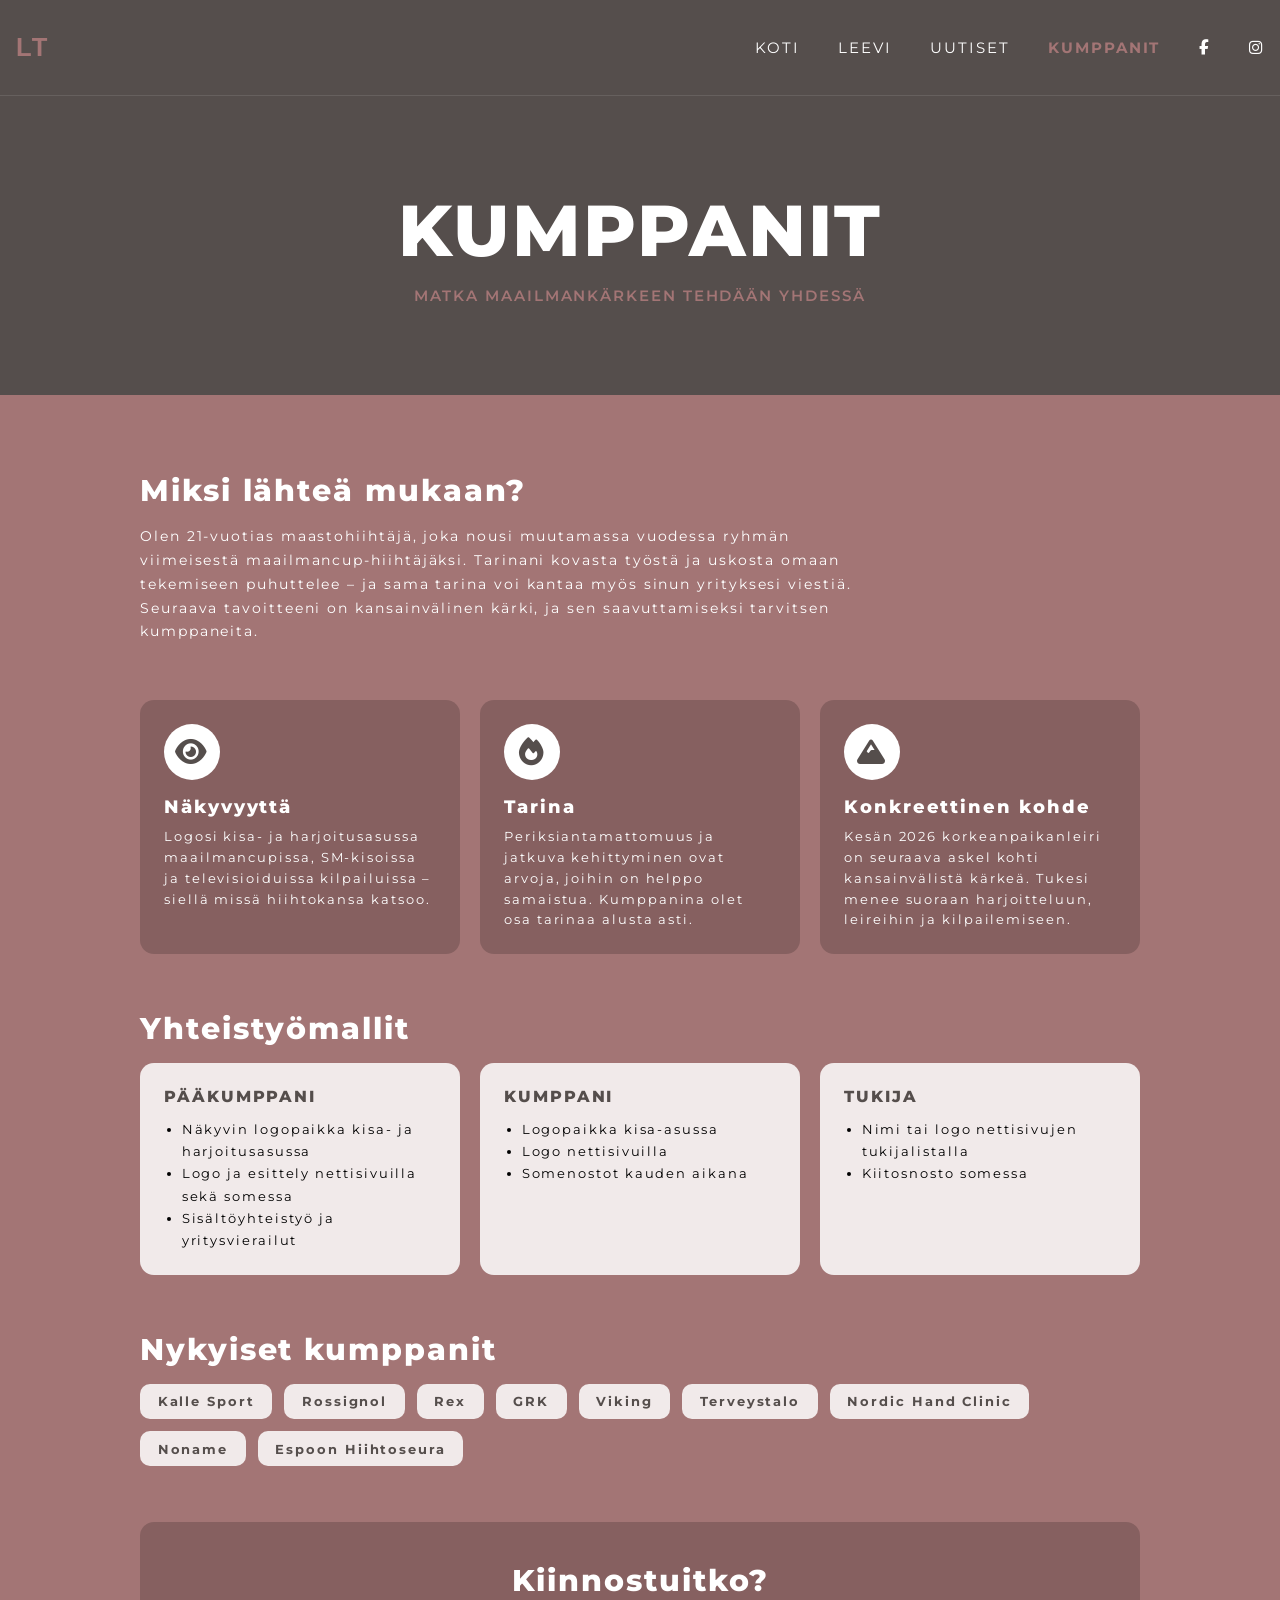
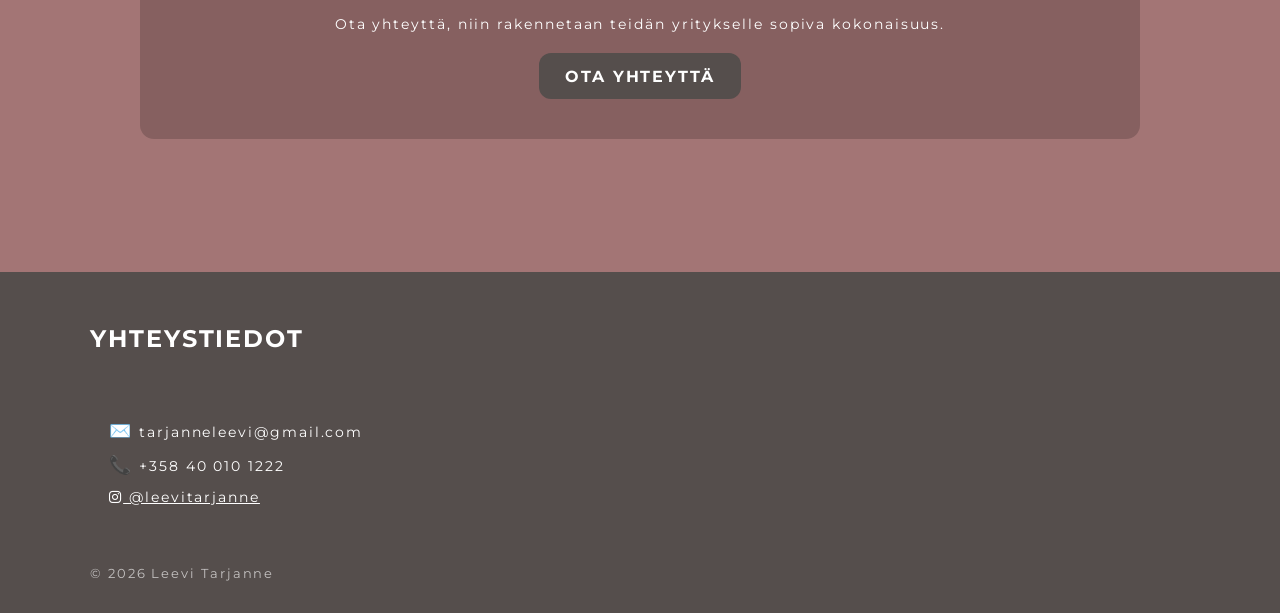
==== kumppanit.html @ aacb6b29 "Sivuston paivitykset" ====
<!DOCTYPE html>
<html lang="fi">
  <head>
    <meta charset="UTF-8" />
    <meta name="viewport" content="width=device-width, initial-scale=1.0" />
    <meta
      name="description"
      content="Leevi Tarjanteen yhteistyökumppanit ja sponsorointi. Lähde mukaan tukemaan matkaa maastohiihdon maailmankärkeen."
    />
    <title>Leevi Tarjanne – Kumppanit</title>
    <link rel="stylesheet" href="styles/index.css" />
    <link rel="preconnect" href="https://fonts.googleapis.com" />
    <link rel="preconnect" href="https://fonts.gstatic.com" crossorigin />
    <link
      href="https://fonts.googleapis.com/css2?family=Montserrat:wght@500;600;700;800&display=swap"
      rel="stylesheet"
    />
    <link
      rel="stylesheet"
      href="https://cdnjs.cloudflare.com/ajax/libs/font-awesome/6.5.1/css/all.min.css"
    />
  </head>
  <body>
    <div class="sivu4">
      <header class="navigointipalkki">
        <nav>
          <h1>LT</h1>
          <ul>
            <li><a href="index.html">KOTI</a></li>
            <li><a href="toinensivu.html">LEEVI</a></li>
            <li><a href="uutiset.html">UUTISET</a></li>
            <li><a href="kumppanit.html" class="aktiivinen">KUMPPANIT</a></li>
            <li>
              <a href="https://facebook.com" aria-label="Facebook">
                <i class="fa-brands fa-facebook-f"></i>
              </a>
            </li>
            <li>
              <a href="https://instagram.com" aria-label="Instagram">
                <i class="fa-brands fa-instagram"></i>
              </a>
            </li>
          </ul>
        </nav>
      </header>

      <main>
        <section class="sivuotsikko">
          <h2>KUMPPANIT</h2>
          <p>Matka maailmankärkeen tehdään yhdessä</p>
        </section>

        <section class="kumppanuus">
          <div class="kumppanuus-intro">
            <h3>Miksi lähteä mukaan?</h3>
            <p>
              Olen 21-vuotias maastohiihtäjä, joka nousi muutamassa vuodessa
              ryhmän viimeisestä maailmancup-hiihtäjäksi. Tarinani kovasta
              työstä ja uskosta omaan tekemiseen puhuttelee &ndash; ja sama
              tarina voi kantaa myös sinun yrityksesi viestiä. Seuraava
              tavoitteeni on kansainvälinen kärki, ja sen saavuttamiseksi
              tarvitsen kumppaneita.
            </p>
          </div>

          <div class="kumppanuus-kortit">
            <div class="kumppanuuskortti">
              <i class="fa-solid fa-eye"></i>
              <h3>Näkyvyyttä</h3>
              <p>
                Logosi kisa- ja harjoitusasussa maailmancupissa, SM-kisoissa ja
                televisioiduissa kilpailuissa &ndash; siellä missä hiihtokansa
                katsoo.
              </p>
            </div>
            <div class="kumppanuuskortti">
              <i class="fa-solid fa-fire"></i>
              <h3>Tarina</h3>
              <p>
                Periksiantamattomuus ja jatkuva kehittyminen ovat arvoja, joihin
                on helppo samaistua. Kumppanina olet osa tarinaa alusta asti.
              </p>
            </div>
            <div class="kumppanuuskortti">
              <i class="fa-solid fa-mountain"></i>
              <h3>Konkreettinen kohde</h3>
              <p>
                Kesän 2026 korkeanpaikanleiri on seuraava askel kohti
                kansainvälistä kärkeä. Tukesi menee suoraan harjoitteluun,
                leireihin ja kilpailemiseen.
              </p>
            </div>
          </div>

          <div class="kumppanuus-paketit">
            <h3>Yhteistyömallit</h3>
            <div class="pakettilista">
              <div class="paketti">
                <h4>PÄÄKUMPPANI</h4>
                <ul>
                  <li>Näkyvin logopaikka kisa- ja harjoitusasussa</li>
                  <li>Logo ja esittely nettisivuilla sekä somessa</li>
                  <li>Sisältöyhteistyö ja yritysvierailut</li>
                </ul>
              </div>
              <div class="paketti">
                <h4>KUMPPANI</h4>
                <ul>
                  <li>Logopaikka kisa-asussa</li>
                  <li>Logo nettisivuilla</li>
                  <li>Somenostot kauden aikana</li>
                </ul>
              </div>
              <div class="paketti">
                <h4>TUKIJA</h4>
                <ul>
                  <li>Nimi tai logo nettisivujen tukijalistalla</li>
                  <li>Kiitosnosto somessa</li>
                </ul>
              </div>
            </div>
          </div>

          <div class="nykyiset-kumppanit">
            <h3>Nykyiset kumppanit</h3>
            <ul class="kumppanilista">
              <li>Kalle Sport</li>
              <li>Rossignol</li>
              <li>Rex</li>
              <li>GRK</li>
              <li>Viking</li>
              <li>Terveystalo</li>
              <li>Nordic Hand Clinic</li>
              <li>Noname</li>
              <li>Espoon Hiihtoseura</li>
            </ul>
          </div>

          <div class="kumppanuus-cta">
            <h3>Kiinnostuitko?</h3>
            <p>
              Ota yhteyttä, niin rakennetaan teidän yritykselle sopiva
              kokonaisuus.
            </p>
            <a href="mailto:tarjanneleevi@gmail.com">OTA YHTEYTTÄ</a>
          </div>
        </section>
      </main>

      <footer class="footer" id="yhteystiedot">
        <div class="footer-inner">
          <h2 class="footer-title">YHTEYSTIEDOT</h2>

          <div class="footer-icons">
            <a href="mailto:tarjanneleevi@gmail.com" class="footer-item">
              <span class="icon">✉️</span>
              <span class="text">tarjanneleevi@gmail.com</span>
            </a>
            <a href="tel:+358400101222" class="footer-item">
              <span class="icon">📞</span>
              <span class="text">+358 40 010 1222</span>
            </a>
           <a href="https://instagram.com/leevitarjanne/" aria-label="Instagram">
              <i class="fa-brands fa-instagram"></i>
              <span class="text">@leevitarjanne</span>
            </a>
          </div>

          <p class="footer-small">© 2026 Leevi Tarjanne</p>
        </div>
      </footer>
    </div>
  </body>
</html>
---- styles/index.css ----
/* ===== PERUSASETUKSET ===== */

*,
*::before,
*::after {
  box-sizing: border-box;
}

html {
  font-size: 16px;
}

body {
  margin: 0;
  min-height: 100vh;
  font-family: 'Montserrat', sans-serif;
  letter-spacing: 0.12em;
}

/* ===== NAVIGOINTI ===== */

.navigointipalkki nav {
  background-color: #554E4C;
  color: #ffffff;
  display: flex;
  align-items: center;
  justify-content: space-between;
  gap: 12px;
  padding: 12px 16px;
  flex-wrap: wrap;
}

.navigointipalkki h1 {
  font-family: poppins, sans-serif;
  color: #A37575;
  font-size: clamp(18px, 2vw, 28px);
}

.navigointipalkki ul {
  display: flex;
  gap: clamp(12px, 3vw, 48px);
  align-items: center;
  flex-wrap: wrap;
  list-style: none;
  margin: 0;
  padding: 0;
}

.navigointipalkki a {
  color: #ffffff;
  text-decoration: none;
  font-size: clamp(14px, 1.2vw, 18px);
}

.navigointipalkki a.aktiivinen {
  color: #A37575;
  font-weight: 700;
}

.navigointipalkki a:hover {
  color: #A37575;
}

/* ===== ETUSIVU: HERO ===== */

.pääsivu {
  background-image: url("../images/IMG_3956.jpeg");
  background-size: cover;
  background-position: center;
  overflow: hidden;
  min-height: 764px;
  display: grid;
  align-items: center;
  padding: clamp(24px, 6vw, 80px) 0;
}

.pääsivu .osa {
  justify-self: end;
  text-align: right;
  display: flex;
  flex-direction: column;
  align-items: flex-end;
  gap: 12px;
  max-width: 650px;
  padding-right: 40px;
}

.pääsivu h2 {
  color: #ffffff;
  font-size: clamp(28px, 6vw, 64px);
  margin: 0;
}

.pääsivu p {
  color: #ffffff;
  font-size: clamp(12px, 1.5vw, 14px);
  max-width: 400px;
}

.pääsivu a {
  background: #A37575;
  color: #000000;
  padding: .75rem 1.2rem;
  border-radius: 12px;
  font-weight: 700;
  width: fit-content;
  text-decoration: none;
}

@media (max-width: 600px) {
  .pääsivu .osa {
    justify-self: start;
    align-items: flex-start;
    text-align: left;
    padding-right: 16px;
    padding-left: 16px;
  }
}

/* ===== ETUSIVU: MEDIA ===== */

.media {
  background-color: #554E4C;
  padding: clamp(32px, 6vw, 80px) 0;
}

.media1 {
  display: flex;
  align-items: flex-start;
  justify-content: space-between;
  gap: 16px;
  flex-wrap: wrap;
  margin-bottom: 24px;
}

.media h4 {
  margin: 5px;
  font-size: clamp(28px, 6vw, 64px);
  color: #ffffff;
  font-weight: 800;
}

.media a {
  background: #A37575;
  color: #000000;
  padding: .75rem 1.2rem;
  border-radius: 12px;
  font-weight: 700;
  display: inline-block;
  width: fit-content;
  margin: 5px;
  text-decoration: none;
}

#kuulumiset {
  color: #000000;
  font-size: 13px;
  padding: 10px;
  max-width: 320px;
  text-align: right;
  background: rgba(255, 255, 255, 0.7);
  border-radius: 12px;
}

/* ===== KORTIT JA KARUSELLI ===== */

.kortit {
  display: grid;
  grid-template-columns: repeat(3, 1fr);
  gap: 1.25rem;
  margin: 5px;
}

.kortti {
  background: rgba(0, 0, 0, 0.18);
  border-radius: 14px;
  overflow: hidden;
}

.kortti img {
  width: 100%;
  height: 300px;
  object-fit: cover;
  display: block;
}

.kortti p {
  margin: 0;
  padding: .9rem;
  font-weight: 600;
  line-height: 1.35;
  color: #ffffff;
}

.karuselli {
  position: relative;
  overflow: hidden;
}

.korttinuoli,
.dots {
  display: none;
}

@media (max-width: 600px) {
  .kortit {
    display: flex;
    flex-wrap: nowrap;
    margin: 0;
    gap: 0;
    transition: transform 0.6s ease;
  }

  .kortti {
    min-width: 100%;
    height: auto;
  }

  .kortti img {
    height: 400px;
    object-fit: cover;
  }

  .korttinuoli {
    position: absolute;
    top: 50%;
    transform: translateY(-50%);
    background: rgba(34, 34, 34, 0.5);
    color: #fff;
    border: none;
    font-size: 1.5rem;
    width: 40px;
    height: 40px;
    border-radius: 50%;
    cursor: pointer;
    display: flex;
    align-items: center;
    justify-content: center;
    transition: background 0.2s;
    z-index: 10;
  }

  .korttinuoli:hover {
    background: #A37575;
  }

  .korttinuoli--prev {
    left: 12px;
  }

  .korttinuoli--next {
    right: 12px;
  }

  .dots {
    display: flex;
    justify-content: center;
    gap: 10px;
    margin-top: 20px;
    z-index: 10;
    position: relative;
  }

  .dot {
    width: 12px;
    height: 12px;
    border-radius: 50%;
    border: 2px solid #A37575;
    background: transparent;
    cursor: pointer;
    padding: 0;
    transition: all 0.2s;
  }

  .dot.active {
    background: #A37575;
  }
}

/* ===== ETUSIVU: TARINA ===== */

.tarinani {
  background-image: url("../images/IMG_3954.jpg");
  min-height: min(900px, 95vh);
  background-repeat: no-repeat;
  background-size: cover;
  background-position: center;
  padding: clamp(32px, 6vw, 90px) 0;
}

.tarinani h5 {
  margin: 5px;
  font-size: clamp(32px, 7vw, 84px);
  color: #000000;
  font-weight: 800;
}

.tarinalaatikko {
  color: #ffffff;
  background: rgba(0, 0, 0, 0.18);
  border-radius: 14px;
  overflow: hidden;
  backdrop-filter: blur(5px);
  padding: 1rem;
  max-width: 520px;
  margin: 5px;
}

.tarinani h6 {
  margin: 0 0 8px 0;
  font-size: clamp(18px, 3vw, 32px);
  font-weight: 900;
  color: #cb3a3a;
}

.tarinani a {
  background: #cb3a3a;
  color: #ffffff;
  padding: .75rem 1.2rem;
  border-radius: 12px;
  font-weight: 700;
  display: inline-block;
  text-decoration: none;
  width: fit-content;
  margin: 5px;
}

/* ===== TOINEN SIVU: HERO ===== */

.ekasivu {
  background-image: url("../images/IMG_3598.jpeg");
  background-size: cover;
  background-position: center;
  overflow: hidden;
  min-height: 764px;
  display: grid;
  align-items: start;
  padding: clamp(24px, 6vw, 80px) 0;
}

.ekasivu .osa {
  justify-self: end;
  text-align: right;
  max-width: 500px;
  padding-right: 40px;
  margin-top: clamp(40px, 12vh, 120px);
}

.ekasivu h2 {
  font-size: clamp(36px, 6vw, 64px);
  color: #ffffff;
  margin: 0 0 12px;
}

.ekasivu p {
  color: #ffffff;
  font-size: 13px;
}

@media (max-width: 600px) {
  .ekasivu .osa {
    justify-self: start;
    text-align: left;
    padding-left: 16px;
    padding-right: 16px;
  }
}

/* ===== TOINEN SIVU: NUMEROT ===== */

.statsrivi {
  background-color: #554E4C;
  display: grid;
  grid-template-columns: repeat(auto-fit, minmax(160px, 1fr));
  gap: 8px;
  padding: clamp(28px, 5vw, 48px) clamp(16px, 4vw, 64px);
  text-align: center;
}

.stat {
  display: flex;
  flex-direction: column;
  gap: 6px;
  padding: 12px 8px;
}

.stat-numero {
  color: #A37575;
  font-size: clamp(28px, 4vw, 44px);
  font-weight: 800;
  line-height: 1;
}

.stat-selite {
  color: #ffffff;
  font-size: 12px;
  letter-spacing: 0.1em;
  text-transform: uppercase;
  opacity: .85;
}

/* ===== TOINEN SIVU: TARINAOSIOT ===== */

.tarina-osio {
  background-color: #faf6f5;
  padding: clamp(48px, 8vw, 100px) 16px;
}

.tarina-osio--tumma {
  background-color: #f0e7e5;
}

.tarina-lohko {
  max-width: 1000px;
  margin: 0 auto;
  display: grid;
  grid-template-columns: minmax(0, 340px) 1fr;
  gap: clamp(28px, 5vw, 64px);
  align-items: center;
}

.tarina-lohko--kaanteinen {
  grid-template-columns: 1fr minmax(0, 340px);
}

.tarina-lohko--kaanteinen .tarina-kuva {
  order: 2;
}

.tarina-kuva img {
  width: 100%;
  height: auto;
  border-radius: 14px;
  display: block;
  box-shadow: 0 12px 32px rgba(85, 78, 76, 0.25);
}

.kuvateksti {
  font-size: 11px;
  color: #6e605d;
  margin: 10px 4px 0;
  letter-spacing: 0.08em;
}

.osio-eyebrow {
  display: inline-block;
  color: #A37575;
  font-size: 12px;
  font-weight: 800;
  letter-spacing: 0.25em;
  margin-bottom: 8px;
}

.tarina-teksti h3 {
  margin: 0 0 16px;
  font-size: clamp(24px, 3.5vw, 38px);
  font-weight: 800;
  color: #3a3331;
  line-height: 1.2;
  letter-spacing: 0.04em;
}

.tarina-teksti p {
  margin: 0 0 16px;
  max-width: 62ch;
  color: #3a3331;
  font-size: 15px;
  line-height: 1.75;
  letter-spacing: 0.02em;
}

@media (max-width: 760px) {
  .tarina-lohko,
  .tarina-lohko--kaanteinen {
    grid-template-columns: 1fr;
  }

  .tarina-lohko--kaanteinen .tarina-kuva {
    order: 0;
  }

  .tarina-kuva {
    max-width: 420px;
    margin: 0 auto;
  }
}

/* ===== TOINEN SIVU: SITAATTI ===== */

.sitaatti {
  background-color: #A37575;
  padding: clamp(40px, 7vw, 80px) 16px;
}

.sitaatti blockquote {
  margin: 0 auto;
  max-width: 760px;
  color: #ffffff;
  font-size: clamp(20px, 3.5vw, 34px);
  font-weight: 700;
  line-height: 1.4;
  text-align: center;
}

/* ===== TOINEN SIVU: SEURAAVA ASKEL ===== */

.seuraava-askel {
  background-image: linear-gradient(rgba(34, 30, 29, 0.65), rgba(34, 30, 29, 0.65)),
    url("../images/IMG_3570.jpeg");
  background-size: cover;
  background-position: center;
  padding: clamp(56px, 10vw, 120px) 16px;
}

.seuraava-askel-sisalto {
  max-width: 760px;
  margin: 0 auto;
  text-align: center;
  color: #ffffff;
}

.seuraava-askel .osio-eyebrow {
  color: #d8b3b3;
}

.seuraava-askel h3 {
  margin: 0 0 16px;
  font-size: clamp(24px, 4vw, 40px);
  font-weight: 800;
  line-height: 1.2;
}

.seuraava-askel p {
  font-size: 15px;
  line-height: 1.75;
  margin: 0 0 28px;
}

.nappi {
  background: #A37575;
  color: #000000;
  padding: .85rem 1.6rem;
  border-radius: 12px;
  font-weight: 700;
  display: inline-block;
  text-decoration: none;
  transition: background 0.2s;
}

.nappi:hover {
  background: #cb3a3a;
  color: #ffffff;
}

.tekstilinkki {
  color: #ffffff;
  font-weight: 700;
}

/* ===== KUVAKATSELIN ===== */

#img-viewer {
  display: none;
  position: fixed;
  z-index: 1000;
  padding-top: 100px;
  left: 0;
  top: 0;
  width: 100%;
  height: 100%;
  overflow: auto;
  background-color: rgb(34, 34, 34);
}

#full-screen-image {
  position: absolute;
  top: 50%;
  left: 50%;
  max-width: 80%;
  max-height: 80%;
  transform: translate(-50%, -50%);
  animation-name: zoom;
  animation-duration: 0.6s;
  object-fit: contain;
}

@keyframes zoom {
  from {
    opacity: 0;
    transform: translate(-50%, -50%) scale(0.8);
  }
  to {
    opacity: 1;
    transform: translate(-50%, -50%) scale(1);
  }
}

@media (prefers-reduced-motion: reduce) {
  #full-screen-image {
    animation: none;
  }
}

#close-image-button {
  position: absolute;
  top: 15px;
  right: 35px;
  color: #ffffff;
  background-color: transparent;
  border: none;
  font-size: 40px;
  font-weight: bold;
  transition: 0.2s;
  cursor: pointer;
}

#close-image-button:hover {
  color: #A37575;
}

.img-source {
  cursor: pointer;
  transition: 0.3s;
}

.img-source:hover {
  transform: scale(1.05);
}

/* ===== SIVUOTSIKKO (uutiset & kumppanit) ===== */

.sivuotsikko {
  background-color: #554E4C;
  color: #ffffff;
  text-align: center;
  padding: clamp(40px, 8vw, 90px) 16px;
  border-top: 1px solid rgba(255, 255, 255, 0.1);
}

.sivuotsikko h2 {
  margin: 0;
  font-size: clamp(32px, 7vw, 72px);
  font-weight: 800;
}

.sivuotsikko p {
  margin: 12px 0 0;
  font-size: clamp(12px, 1.5vw, 15px);
  color: #A37575;
  font-weight: 600;
  text-transform: uppercase;
}

/* ===== UUTISET ===== */

.uutiset {
  background-color: #A37575;
  padding: clamp(32px, 6vw, 90px) 16px;
}

.uutislista {
  max-width: 900px;
  margin: 0 auto;
  display: grid;
  gap: 32px;
}

.uutinen {
  display: grid;
  grid-template-columns: 280px 1fr;
  background: rgba(0, 0, 0, 0.18);
  border-radius: 14px;
  overflow: hidden;
}

.uutinen img {
  width: 100%;
  height: 100%;
  min-height: 220px;
  object-fit: cover;
  display: block;
}

.uutinen-teksti {
  padding: 1.2rem 1.5rem;
  color: #ffffff;
}

.uutispvm {
  font-size: 11px;
  font-weight: 700;
  letter-spacing: 0.2em;
  color: #ffffff;
  background: #554E4C;
  padding: 4px 10px;
  border-radius: 8px;
  display: inline-block;
}

.uutinen-teksti h3 {
  margin: 12px 0 8px;
  font-size: clamp(16px, 2.2vw, 22px);
  font-weight: 800;
  line-height: 1.3;
}

.uutinen-teksti p {
  margin: 0;
  font-size: 13px;
  line-height: 1.6;
}

@media (max-width: 700px) {
  .uutinen {
    grid-template-columns: 1fr;
  }

  .uutinen img {
    height: 220px;
  }
}

/* ===== KUMPPANIT ===== */

.kumppanuus {
  background-color: #A37575;
  padding: clamp(32px, 6vw, 90px) 16px;
}

.kumppanuus > div {
  max-width: 1000px;
  margin: 0 auto 56px;
}

.kumppanuus h3 {
  color: #ffffff;
  font-size: clamp(20px, 3vw, 30px);
  font-weight: 800;
  margin: 0 0 16px;
}

.kumppanuus-intro p {
  color: #ffffff;
  font-size: 14px;
  line-height: 1.7;
  max-width: 720px;
  margin: 0;
}

.kumppanuus-kortit {
  display: grid;
  grid-template-columns: repeat(auto-fit, minmax(240px, 1fr));
  gap: 1.25rem;
}

.kumppanuuskortti {
  background: rgba(0, 0, 0, 0.18);
  border-radius: 14px;
  padding: 1.5rem;
  color: #ffffff;
}

.kumppanuuskortti i {
  font-size: 28px;
  color: #554E4C;
  background: #ffffff;
  width: 56px;
  height: 56px;
  border-radius: 50%;
  display: flex;
  align-items: center;
  justify-content: center;
}

.kumppanuuskortti h3 {
  font-size: 18px;
  margin: 16px 0 8px;
}

.kumppanuuskortti p {
  margin: 0;
  font-size: 13px;
  line-height: 1.6;
}

.pakettilista {
  display: grid;
  grid-template-columns: repeat(auto-fit, minmax(240px, 1fr));
  gap: 1.25rem;
}

.paketti {
  background: rgba(255, 255, 255, 0.85);
  border-radius: 14px;
  padding: 1.5rem;
  color: #000000;
}

.paketti h4 {
  margin: 0 0 12px;
  font-size: 16px;
  font-weight: 800;
  color: #554E4C;
}

.paketti ul {
  margin: 0;
  padding-left: 1.1rem;
  font-size: 13px;
  line-height: 1.7;
}

.kumppanilista {
  list-style: none;
  margin: 0;
  padding: 0;
  display: flex;
  flex-wrap: wrap;
  gap: 12px;
}

.kumppanilista li {
  background: rgba(255, 255, 255, 0.85);
  color: #554E4C;
  font-weight: 700;
  font-size: 13px;
  padding: .6rem 1.1rem;
  border-radius: 10px;
}

.kumppanuus-cta {
  text-align: center;
  background: rgba(0, 0, 0, 0.18);
  border-radius: 14px;
  padding: 2.5rem 1.5rem;
  color: #ffffff;
}

.kumppanuus-cta p {
  font-size: 14px;
  margin: 0 0 20px;
}

.kumppanuus-cta a {
  background: #554E4C;
  color: #ffffff;
  padding: .85rem 1.6rem;
  border-radius: 12px;
  font-weight: 700;
  display: inline-block;
  text-decoration: none;
}

.kumppanuus-cta a:hover {
  background: #cb3a3a;
}

/* ===== INSTAGRAM ===== */

.instagram-osio {
  background-color: #554E4C;
  padding: clamp(40px, 7vw, 80px) 0 0;
}

.instagram-otsikko {
  display: flex;
  align-items: baseline;
  justify-content: space-between;
  flex-wrap: wrap;
  gap: 12px;
  padding: 0 clamp(16px, 4vw, 48px) 28px;
}

.instagram-otsikko h3 {
  margin: 0;
  color: #ffffff;
  font-size: clamp(20px, 3.5vw, 36px);
  font-weight: 800;
}

.instagram-otsikko h3 i {
  color: #A37575;
  margin-right: 10px;
}

.instagram-linkki {
  color: #A37575;
  font-weight: 700;
  text-decoration: none;
  font-size: clamp(13px, 1.5vw, 16px);
}

.instagram-linkki:hover {
  color: #ffffff;
}

.instagram-ruudukko {
  display: grid;
  grid-template-columns: repeat(2, 1fr);
  gap: clamp(8px, 1.5vw, 16px);
  max-width: 1100px;
  margin: 0 auto;
  padding: 0 clamp(16px, 4vw, 48px) clamp(40px, 7vw, 80px);
}

.ig-kuva {
  position: relative;
  display: block;
  aspect-ratio: 1 / 1;
  overflow: hidden;
  border-radius: 14px;
}

.ig-kuva img {
  width: 100%;
  height: 100%;
  object-fit: cover;
  display: block;
  transition: transform 0.4s ease;
}

.ig-peite {
  position: absolute;
  inset: 0;
  background: rgba(85, 78, 76, 0.55);
  display: flex;
  align-items: center;
  justify-content: center;
  color: #ffffff;
  font-size: 32px;
  opacity: 0;
  transition: opacity 0.3s ease;
}

.ig-kuva:hover img,
.ig-kuva:focus-visible img {
  transform: scale(1.06);
}

.ig-kuva:hover .ig-peite,
.ig-kuva:focus-visible .ig-peite {
  opacity: 1;
}

@media (prefers-reduced-motion: reduce) {
  .ig-kuva img {
    transition: none;
  }
}

/* ===== KUMPPANILOGOT ===== */

.logopalkki {
  background-color: #ffffff;
  display: flex;
  flex-wrap: wrap;
  align-items: center;
  justify-content: center;
  gap: clamp(24px, 5vw, 72px);
  padding: clamp(40px, 7vw, 90px) clamp(16px, 4vw, 48px);
}

.logopalkki .logo {
  text-decoration: none;
  color: #554E4C;
  display: flex;
  align-items: center;
  justify-content: center;
  filter: grayscale(1);
  opacity: .75;
  transition: filter 0.25s ease, opacity 0.25s ease, transform 0.25s ease;
}

.logopalkki .logo:hover,
.logopalkki .logo:focus-visible {
  filter: grayscale(0);
  opacity: 1;
  transform: scale(1.05);
}

.logopalkki .logo span {
  font-weight: 800;
  font-size: clamp(14px, 1.8vw, 20px);
  letter-spacing: 0.15em;
  white-space: nowrap;
}

.logopalkki .logo img {
  max-height: 56px;
  max-width: 160px;
  width: auto;
  height: auto;
  display: block;
}

/* ===== FOOTER ===== */

.footer {
  background-color: #554E4C;
  padding: 2rem 0;
  color: #ffffff;
}

.footer-inner {
  width: min(100% - 2rem, 1100px);
  margin: 0 auto;
  display: grid;
  gap: 1rem;
}

.footer-title {
  font-size: 24px;
  letter-spacing: .08em;
  text-transform: uppercase;
}

.footer-icons {
  padding: 1.2rem;
  margin: .75rem 0 1rem;
  display: flex;
  flex-direction: column;
  gap: .75rem 1.25rem;
}

.footer-icons a {
  font-size: 14px;
  transition: transform .2s ease, opacity .2s ease;
  color: #ffffff;
}

.footer-icons a:hover {
  transform: translateY(-3px) scale(1.1);
  opacity: .8;
}

.footer-item {
  gap: .6rem;
  color: #ffffff;
  text-decoration: none;
  font-size: 10px;
}

.footer-item:hover {
  opacity: .8;
}

.footer-item .icon {
  font-size: 18px;
}

.footer-item .text {
  white-space: nowrap;
}

.footer-small {
  margin: .5rem 0 0;
  font-size: 13px;
  color: #ffffff;
  opacity: .65;
}
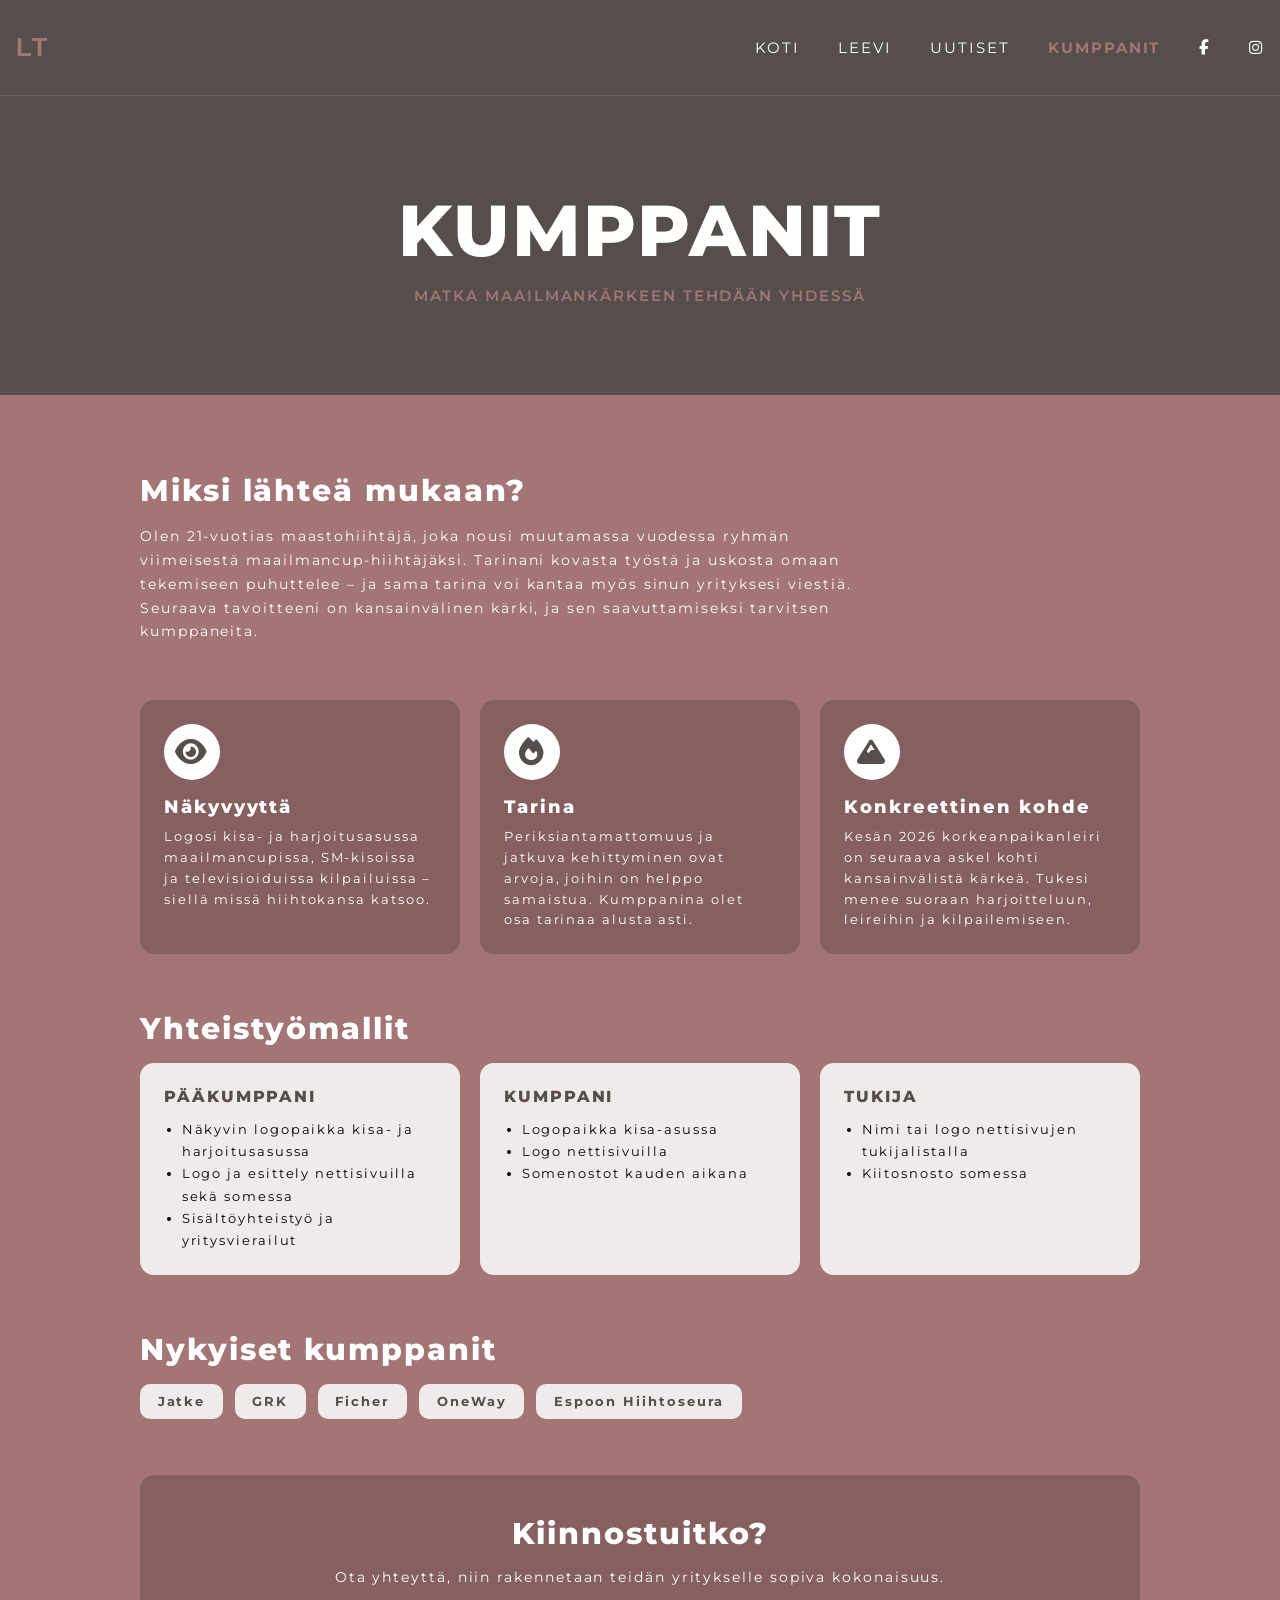
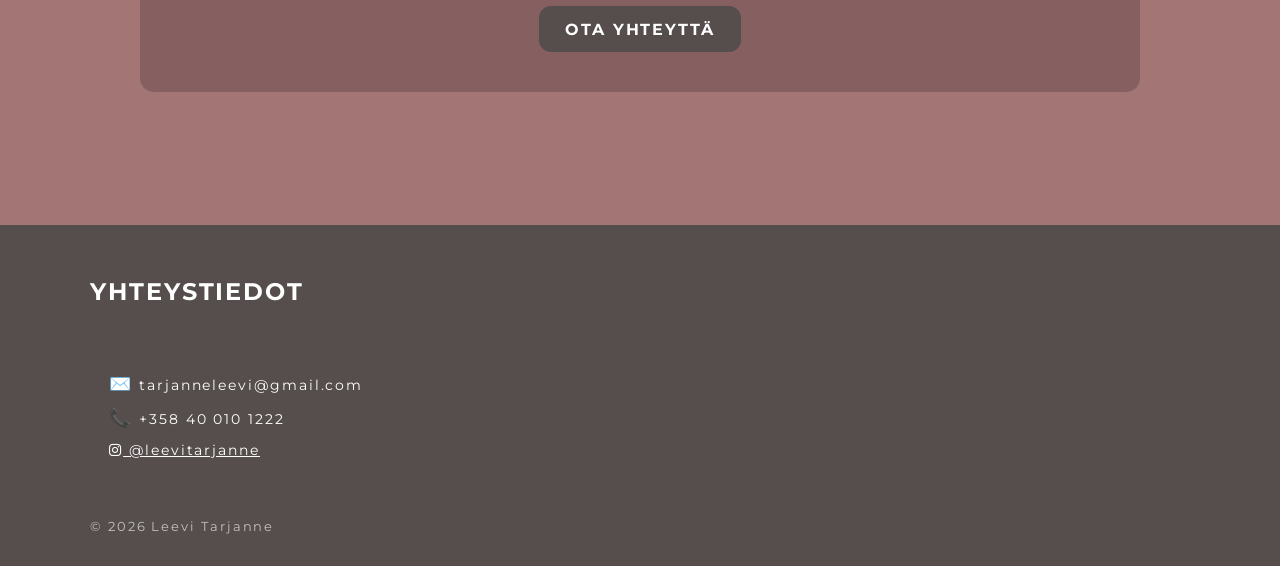
==== commit 61ec09f0: "muutoksia" ====
--- a/kumppanit.html
+++ b/kumppanit.html
@@ -124,14 +124,10 @@
           <div class="nykyiset-kumppanit">
             <h3>Nykyiset kumppanit</h3>
             <ul class="kumppanilista">
-              <li>Kalle Sport</li>
-              <li>Rossignol</li>
-              <li>Rex</li>
+              <li>Jatke</li>
               <li>GRK</li>
-              <li>Viking</li>
-              <li>Terveystalo</li>
-              <li>Nordic Hand Clinic</li>
-              <li>Noname</li>
+              <li>Ficher</li>
+              <li>OneWay</li>
               <li>Espoon Hiihtoseura</li>
             </ul>
           </div>
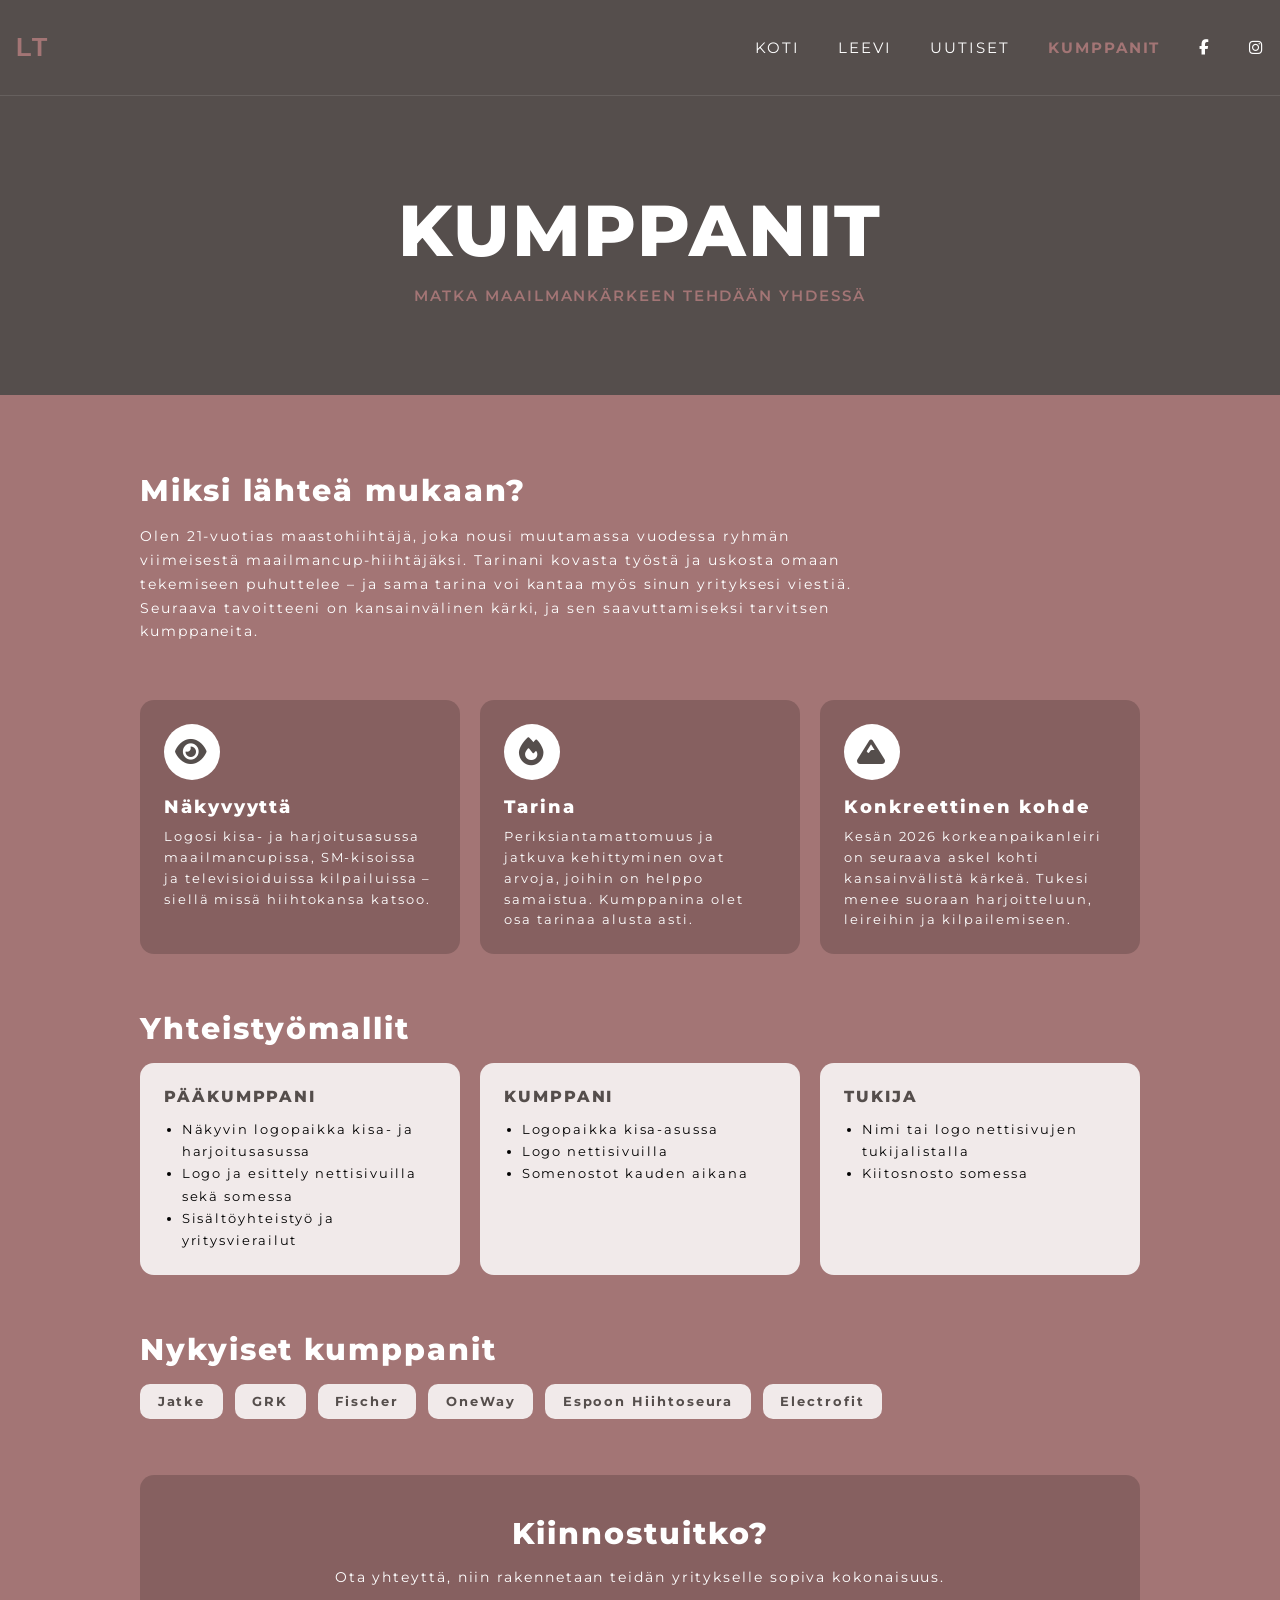
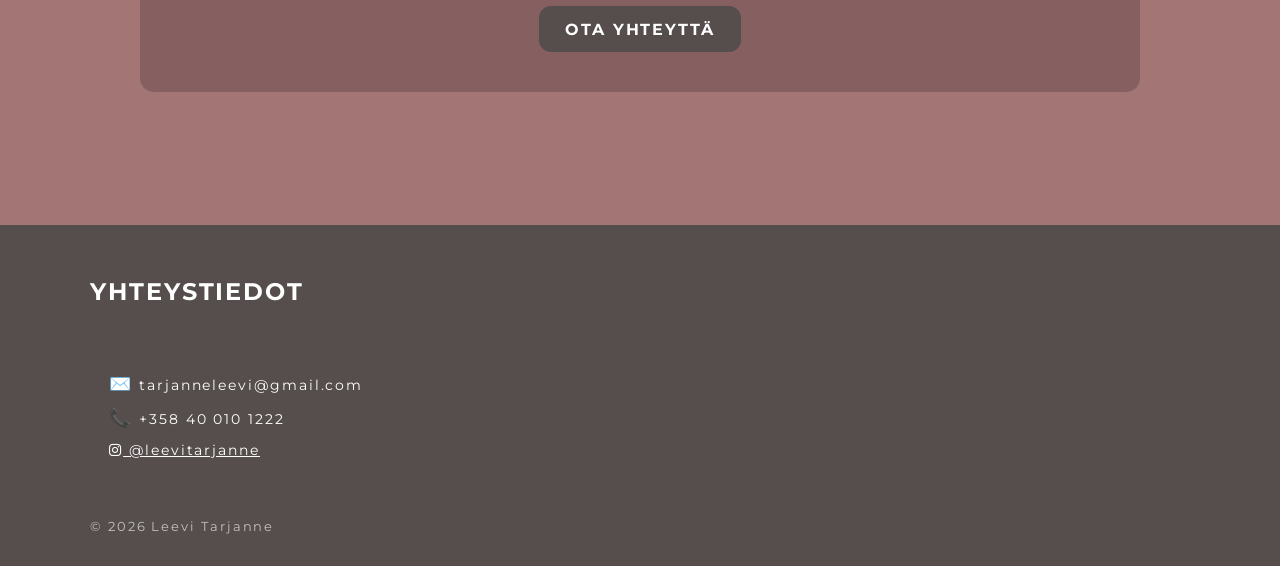
==== commit 21ae580b: "jotain" ====
--- a/kumppanit.html
+++ b/kumppanit.html
@@ -126,9 +126,10 @@
             <ul class="kumppanilista">
               <li>Jatke</li>
               <li>GRK</li>
-              <li>Ficher</li>
+              <li>Fischer</li>
               <li>OneWay</li>
               <li>Espoon Hiihtoseura</li>
+              <li>Electrofit</li>
             </ul>
           </div>
 
